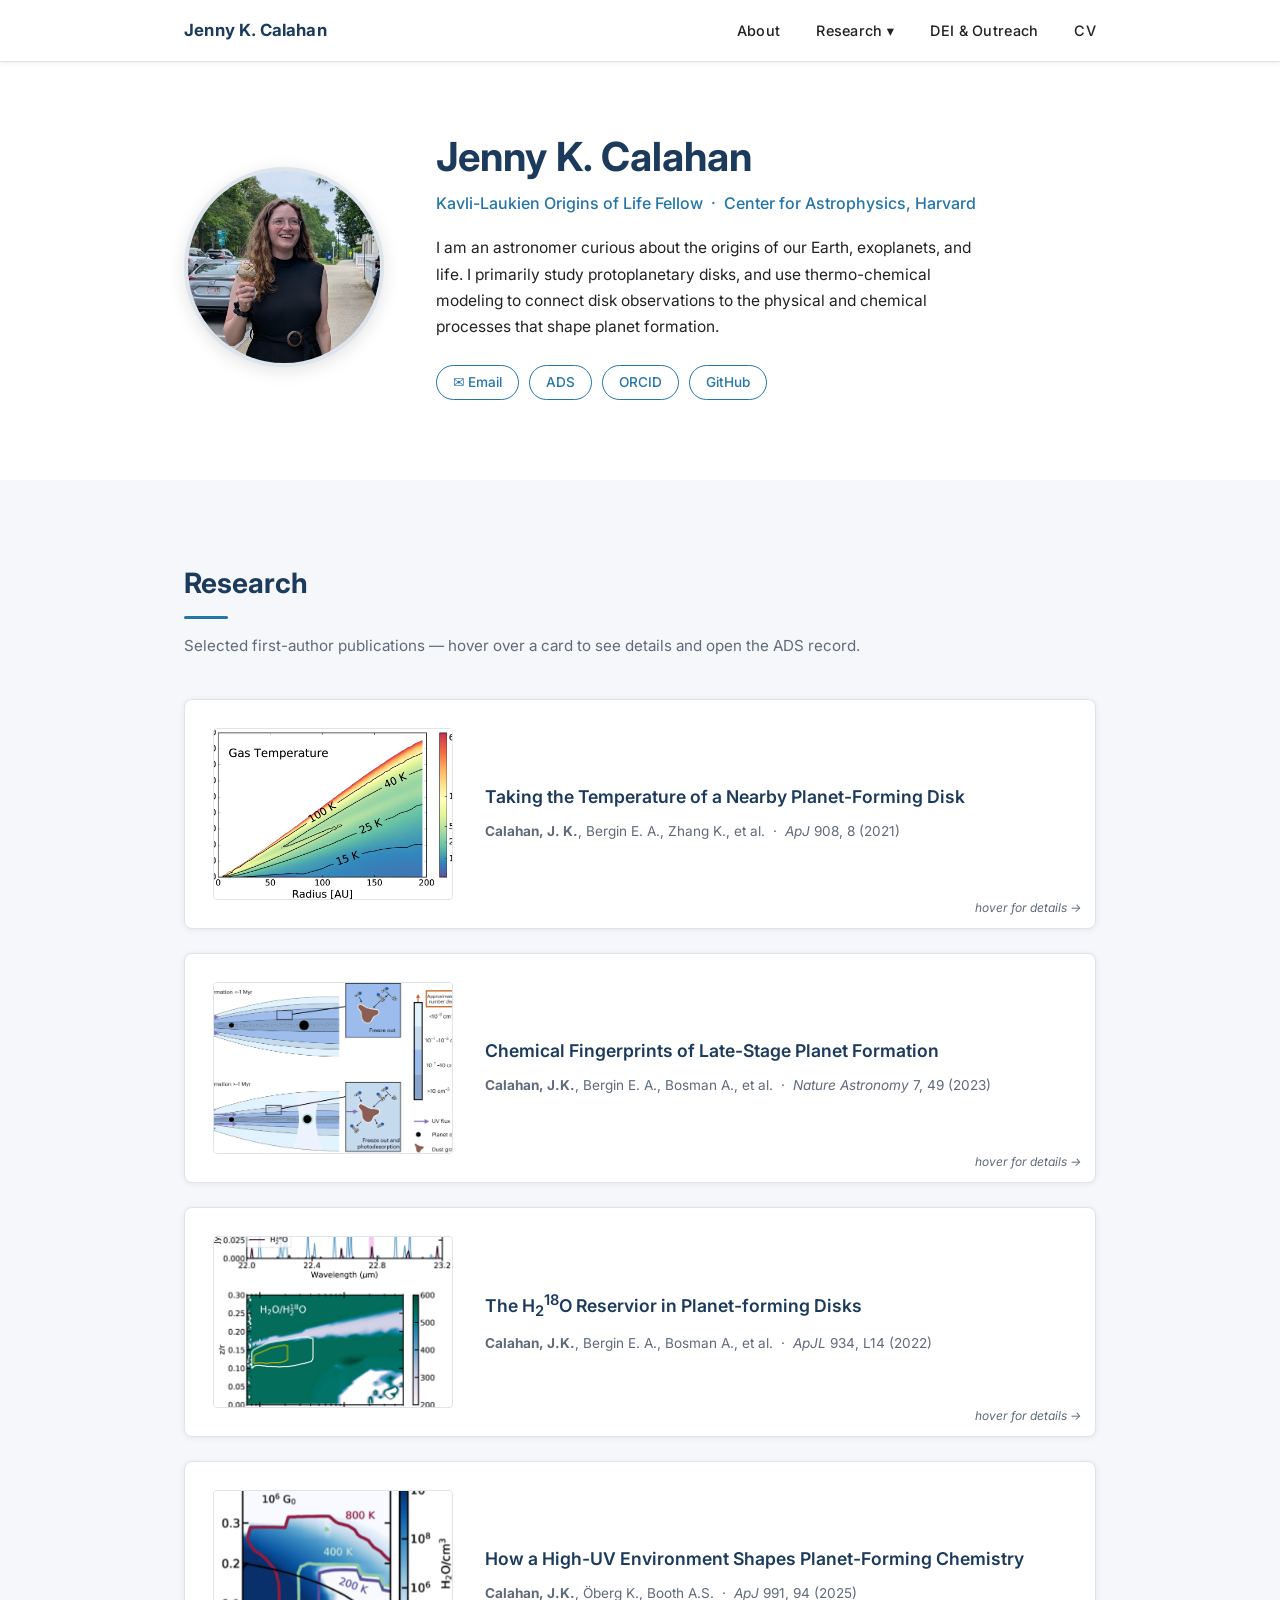
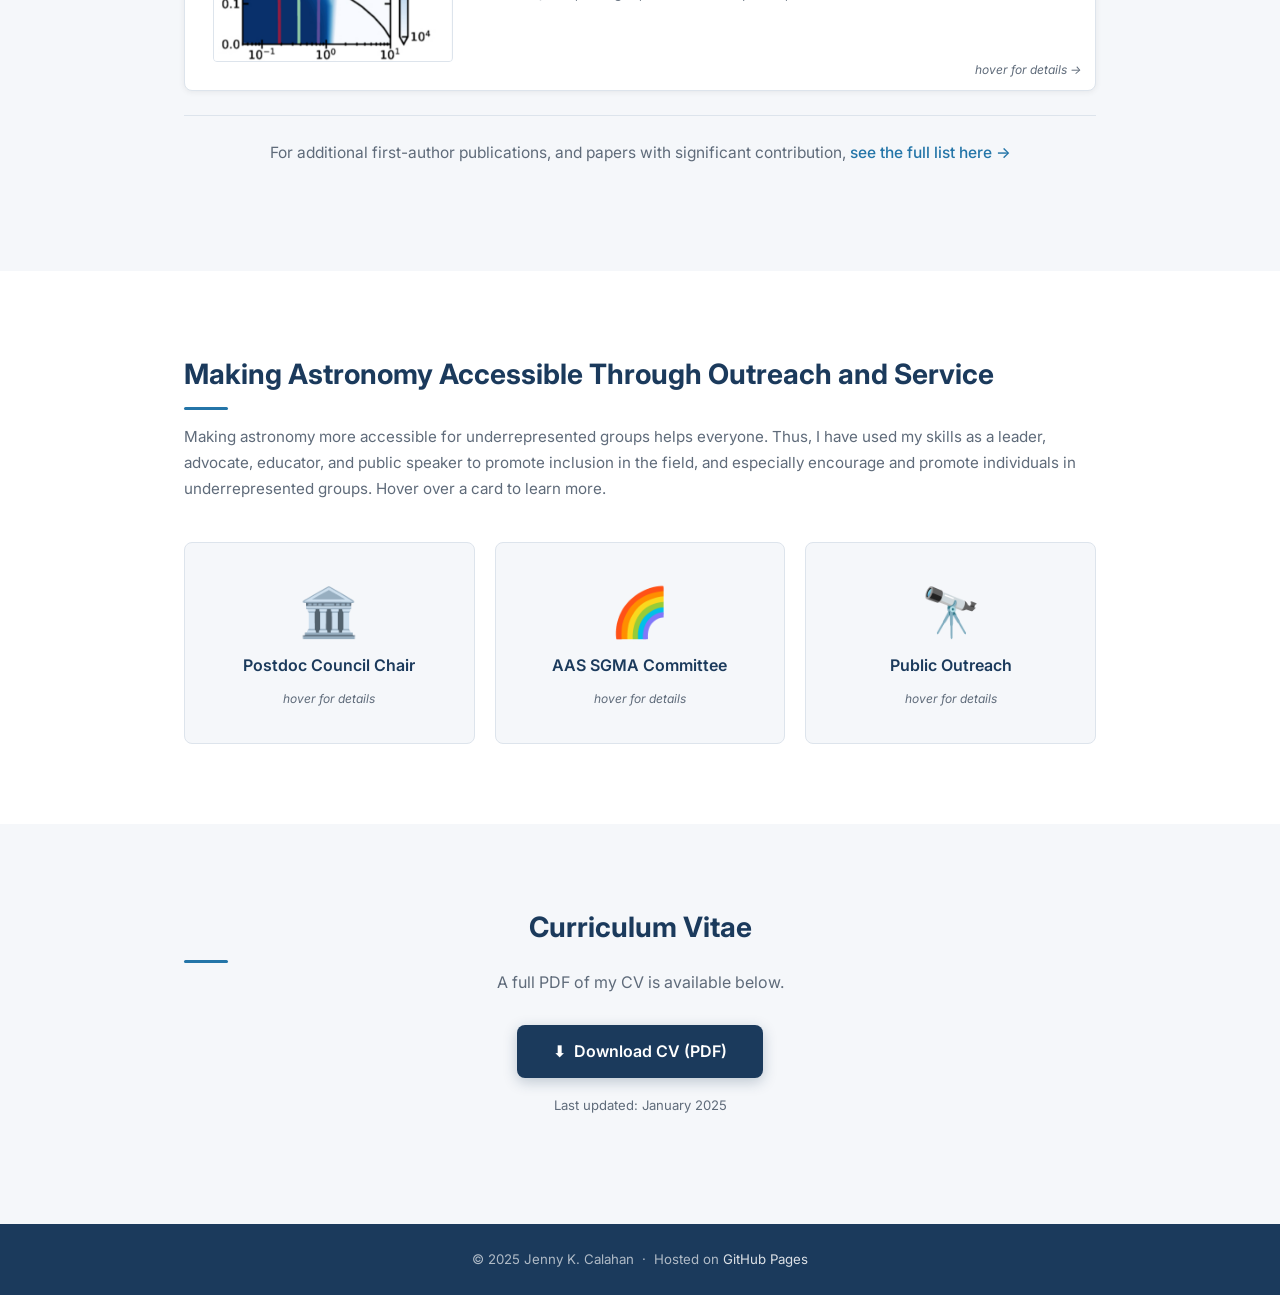
==== index.html @ f5e60691 "added postdoc photos, fixes" ====
<!DOCTYPE html>
<html lang="en">
<head>
    <meta charset="UTF-8">
    <meta name="viewport" content="width=device-width, initial-scale=1.0">
    <title>Jenny K. Calahan</title>
    <link rel="preconnect" href="https://fonts.googleapis.com">
    <link rel="preconnect" href="https://fonts.gstatic.com" crossorigin>
    <link href="https://fonts.googleapis.com/css2?family=Inter:wght@300;400;500;600;700&display=swap"
          rel="stylesheet">
    <link rel="stylesheet" href="styles.css">
</head>
<body>

<!-- =====================================================
     NAVIGATION
     ===================================================== -->
<nav id="navbar">
    <div class="nav-inner">
        <a href="#about" class="nav-brand">Jenny K. Calahan</a>

        <button class="hamburger" id="hamburger" aria-label="Open menu" aria-expanded="false">
            <span></span>
            <span></span>
            <span></span>
        </button>

        <ul class="nav-menu" id="navMenu">
            <li><a href="#about">About</a></li>
            <li class="nav-dropdown">
                <a href="#research">Research ▾</a>
                <ul class="dropdown-menu">
                    <li><a href="#research">Highlighted Papers</a></li>
                    <li><a href="papers.html">Additional Papers</a></li>
                </ul>
            </li>
            <li><a href="#dei">DEI &amp; Outreach</a></li>
            <li><a href="#cv">CV</a></li>
        </ul>
    </div>
</nav>


<!-- =====================================================
     ABOUT
     ===================================================== -->
<section id="about">
    <div class="container about-layout">

        <div class="profile-wrap">
            <img src="images/profile.png"
                 alt="Portrait of Jenny K. Calahan"
                 id="profileImg"
                 class="profile-photo">
            <div class="profile-fallback" id="profileFallback">JKC</div>
        </div>

        <div class="about-text">
            <h1>Jenny K. Calahan</h1>

            <p class="job-title">Kavli-Laukien Origins of Life Fellow &nbsp;·&nbsp; Center for Astrophysics, Harvard</p>

            <p class="bio">
                I am an astronomer curious about the origins of our Earth, exoplanets, and life.
                I primarily study protoplanetary disks, and use thermo-chemical modeling to connect
                disk observations to the physical and chemical processes that shape planet formation.
            </p>

            <div class="pill-links">
                <a href="mailto:jenny.calahan@cfa.harvard.edu">✉&nbsp;Email</a>
                <a href="https://ui.adsabs.harvard.edu/search/q=author%3ACalahan%2CJ"
                   target="_blank" rel="noopener">ADS</a>
                <a href="https://orcid.org/0000-0002-0150-0125"
                   target="_blank" rel="noopener">ORCID</a>
                <a href="https://github.com/jkcalahan"
                   target="_blank" rel="noopener">GitHub</a>
            </div>
        </div>

    </div>
</section>


<!-- =====================================================
     RESEARCH / PAPERS
     ===================================================== -->
<section id="research">
    <div class="container">
        <h2 class="section-heading">Research</h2>
        <p class="section-sub">
            Selected first-author publications — hover over a card to see details and open the ADS record.
        </p>

        <!-- Paper 1 ─────────────────────────────────────── -->
        <article class="paper-card">

            <div class="paper-front">
                <div class="paper-fig">
                    <img src="images/papers/paper1.jpg" alt="Key figure from paper 1">
                </div>
                <div class="paper-front-text">
                    <h3 class="paper-display-title">Taking the Temperature of a Nearby Planet-Forming Disk</h3>
                    <p class="paper-meta">
                        <strong>Calahan, J. K.</strong>, Bergin E. A., Zhang K., et al.
                        &nbsp;·&nbsp;
                        <em>ApJ</em> 908, 8 (2021)
                    </p>
                </div>
            </div>

            <div class="paper-overlay">
                <h3>
                    <a href="https://ui.adsabs.harvard.edu/abs/2021ApJ...908....8C/abstract"
                       target="_blank" rel="noopener">
                        The TW Hya Rosetta Stone Project. III. Resolving the Gaseous Thermal Profile of the Disk
                    </a>
                </h3>
                <p class="paper-summary">
                    TW Hya is the nearest protoplanetary disk to us, and has been observed
                    thoroughly with ALMA. In this paper, I combine multiple ALMA datasets to reconstruct the
                    disk's temperature structure, which is a key input for planet formation models.
                    My model utilizes CO-depletion in order to reproduce both the CO line emission and HD flux.
                    Since then, this model has been used widely and is publicly available.
                </p>
            </div>

            <span class="hover-hint">hover for details →</span>
        </article>


        <!-- Paper 2 ─────────────────────────────────────── -->
        <article class="paper-card">

            <div class="paper-front">
                <div class="paper-fig">
                    <img src="images/papers/paper2.jpg" alt="Key figure from paper 2">
                </div>
                <div class="paper-front-text">
                    <h3 class="paper-display-title">Chemical Fingerprints of Late-Stage Planet Formation</h3>
                    <p class="paper-meta">
                        <strong>Calahan, J.K.</strong>, Bergin E. A., Bosman A., et al.
                        &nbsp;·&nbsp;
                        <em>Nature Astronomy</em> 7, 49 (2023)
                    </p>
                </div>
            </div>

            <div class="paper-overlay">
                <h3>
                    <a href="https://ui.adsabs.harvard.edu/abs/2023NatAs...7...49C/abstract"
                       target="_blank" rel="noopener">
                        UV-driven chemistry as a signpost of late-stage planet formation
                    </a>
                </h3>
                <p class="paper-summary">
                    Older disks exhibit bright emission from complex organic molecules (COMs), such as
                    CH<sub>3</sub>CN. In this paper, I show that a combined enhancement of carbon and an
                    evolved dust substructure are required to reproduce observed COMs emission, with TW Hya
                    and HD 163296 as case studies. This work suggests that carbon-rich molecules may be
                    signposts of late-stage planet formation.
                </p>
            </div>

            <span class="hover-hint">hover for details →</span>
        </article>


        <!-- Paper 3 ─────────────────────────────────────── -->
        <article class="paper-card">

            <div class="paper-front">
                <div class="paper-fig">
                    <img src="images/papers/paper3.png" alt="Key figure from paper 3">
                </div>
                <div class="paper-front-text">
                    <h3 class="paper-display-title">The H<sub>2</sub><sup>18</sup>O Reservior in Planet-forming Disks</h3>
                    <p class="paper-meta">
                        <strong>Calahan, J.K.</strong>, Bergin E. A., Bosman A., et al.
                        &nbsp;·&nbsp;
                        <em>ApJL</em> 934, L14 (2022)
                    </p>
                </div>
            </div>

            <div class="paper-overlay">
                <h3>
                    <a href="https://ui.adsabs.harvard.edu/abs/2022ApJ...934L..14C/abstract"
                       target="_blank" rel="noopener">
                        Water UV-Shielding in the Disk Midplane: Implications for
                        <sup>18</sup>O Isotope Anomalies in H<sub>2</sub><sup>18</sup>O
                        Infrared Emission and Meteorites
                    </a>
                </h3>
                <p class="paper-summary">
                    Gas-phase water is highly abundant in typical protoplanetary disks, and can shield
                    other molecules from UV radiation. In this paper, I show that water UV-shielding in
                    an AS 209 model will lead to an enhancement of H<sub>2</sub><sup>18</sup>O, and could
                    be observed with JWST. I identify individual lines that should be used in future
                    searches for H<sub>2</sub><sup>18</sup>O within JWST data.
                </p>
            </div>

            <span class="hover-hint">hover for details →</span>
        </article>


        <!-- Paper 4 ─────────────────────────────────────── -->
        <article class="paper-card">

            <div class="paper-front">
                <div class="paper-fig">
                    <img src="images/papers/paper4.png" alt="Key figure from paper 4">
                </div>
                <div class="paper-front-text">
                    <h3 class="paper-display-title">How a High-UV Environment Shapes Planet-Forming Chemistry</h3>
                    <p class="paper-meta">
                        <strong>Calahan, J.K.</strong>, &Ouml;berg K., Booth A.S.
                        &nbsp;·&nbsp;
                        <em>ApJ</em> 991, 94 (2025)
                    </p>
                </div>
            </div>

            <div class="paper-overlay">
                <h3>
                    <a href="https://ui.adsabs.harvard.edu/abs/2025ApJ...991...94C/abstract"
                       target="_blank" rel="noopener">
                        The Impact of External Radiation on the Inner Disk Chemistry of Planet Formation
                    </a>
                </h3>
                <p class="paper-summary">
                    Most disks, including our own Solar Nebula, are born in clustered environments and are
                    exposed to external radiation from nearby stars. Using a thermo-chemical model, I explored
                    the impact of external UV radiation on inner disk chemistry. I find that the midplane within
                    1 AU will not be impacted by even a 10<sup>6</sup> G<sub>0</sub>, but the atmosphere and
                    outer disk will be significantly processed. Snow-surfaces, even the water snow-surface, will
                    turn over and more of the outer disk will host temperatures allowing water and other
                    typically inner disk molecules to exist in the gas phase.
                </p>
            </div>

            <span class="hover-hint">hover for details →</span>
        </article>

        <!-- ↑ Copy a paper-card block here to add more papers ↑ -->
<!-- Link to additional papers page -->
        <div class="more-papers">
            <p>
                For additional first-author publications, and papers with significant contribution, 
                <a href="papers.html">see the full list here →</a>
            </p>
        </div>

    </div>
</section>




    </div>
</section>


<!-- =====================================================
     DEI & OUTREACH
     ===================================================== -->
<section id="dei">
    <div class="container">
        <h2 class="section-heading">Making Astronomy Accessible Through Outreach and Service</h2>

        <p class="section-sub">
            Making astronomy more accessible for underrepresented groups helps everyone.
            Thus, I have used my skills as a leader, advocate, educator, and public speaker to
            promote inclusion in the field, and especially encourage and promote individuals in
            underrepresented groups. Hover over a card to learn more.
        </p>

        <div class="dei-grid" id="deiGrid">

            <!-- ── Card 1 ─────────────────────────────────── -->
            <div class="dei-card" data-card="postdoc">

                <div class="dei-front">
                    <span class="dei-icon">🏛️</span>
                    <h3>Postdoc Council Chair</h3>
                    <p class="dei-hint">hover for details</p>
                </div>

                <div class="dei-overlay" data-for="postdoc">
                    <button class="dei-close" aria-label="Close">✕</button>
                    <div class="dei-overlay-inner">

                        <div class="dei-overlay-text">
                            <h3>Postdoc Council Chair</h3>
                            <p>I have been a member and now chair of the Postdoc Council at the
                            Center for Astrophysics | Harvard &amp; Smithsonian from Summer 2024
                            to present. As chair, I initiated and led the first CfA postdoc
                            symposium, built postdoc community through a Summer Games event, and
                            advocated for postdoc support as a member of the CfA executive
                            council.</p>
                        </div>

                        <div class="dei-photos">
                            <figure class="dei-photo-slot">
                                <div class="dei-photo-img-wrap">
                                    <img src="images/dei/postdoc1.jpg"
                                         alt="Postdoc Council activity">
                                </div>
                                <!-- ↓ Replace with your caption -->
                                <figcaption class="dei-photo-caption">Fig. 1: Caption here</figcaption>
                            </figure>
                            <figure class="dei-photo-slot">
                                <div class="dei-photo-img-wrap">
                                    <img src="images/dei/postdoc2.jpg"
                                         alt="Postdoc Council activity">
                                </div>
                                <figcaption class="dei-photo-caption">Fig. 2: Caption here</figcaption>
                            </figure>
                            <figure class="dei-photo-slot">
                                <div class="dei-photo-img-wrap">
                                    <img src="images/dei/postdoc3.jpg"
                                         alt="Postdoc Council activity">
                                </div>
                                <figcaption class="dei-photo-caption">Fig. 3: Caption here</figcaption>
                            </figure>
                        </div>

                    </div>
                </div>

            </div><!-- end card 1 -->


            <!-- ── Card 2 ─────────────────────────────────── -->
            <div class="dei-card" data-card="aas">

                <div class="dei-front">
                    <span class="dei-icon">🌈</span>
                    <h3>AAS SGMA Committee</h3>
                    <p class="dei-hint">hover for details</p>
                </div>

                <div class="dei-overlay" data-for="aas">
                    <button class="dei-close" aria-label="Close">✕</button>
                    <div class="dei-overlay-inner">

                        <div class="dei-overlay-text">
                            <h3>AAS Committee for Sexual and Gender Minorities</h3>
                            <p>I have been an active member of the AAS SGMA committee from
                            2023–2026. As a member, I created and maintained the Queer Speaker
                            list and created the SGMA mini-grants which go to support local events
                            that build LGBTQ+ community. I led the effort to summarize our
                            committee's work, as well as action items for the astronomy community
                            to support LGBTQ+ individuals in a Nature Article to be published in
                            June 2026.</p>
                        </div>

                        <div class="dei-photos">
                            <figure class="dei-photo-slot">
                                <div class="dei-photo-img-wrap">
                                    <img src="images/dei/aas1.jpg" alt="AAS SGMA activity">
                                </div>
                                <figcaption class="dei-photo-caption">Fig. 1: Caption here</figcaption>
                            </figure>
                            <figure class="dei-photo-slot">
                                <div class="dei-photo-img-wrap">
                                    <img src="images/dei/aas2.jpg" alt="AAS SGMA activity">
                                </div>
                                <figcaption class="dei-photo-caption">Fig. 2: Caption here</figcaption>
                            </figure>
                            <figure class="dei-photo-slot">
                                <div class="dei-photo-img-wrap">
                                    <img src="images/dei/aas3.jpg" alt="AAS SGMA activity">
                                </div>
                                <figcaption class="dei-photo-caption">Fig. 3: Caption here</figcaption>
                            </figure>
                        </div>

                    </div>
                </div>

            </div><!-- end card 2 -->


            <!-- ── Card 3 ─────────────────────────────────── -->
            <div class="dei-card" data-card="outreach">

                <div class="dei-front">
                    <span class="dei-icon">🔭</span>
                    <h3>Public Outreach</h3>
                    <p class="dei-hint">hover for details</p>
                </div>

                <div class="dei-overlay" data-for="outreach">
                    <button class="dei-close" aria-label="Close">✕</button>
                    <div class="dei-overlay-inner">

                        <div class="dei-overlay-text">
                            <h3>Public Outreach</h3>
                            <p>I have given talks for the Boston/Cambridge public on topics of
                            the Origins of Life and planets, as well as led telescope viewing
                            sessions on the roof of the CfA. I have spoken to middle school
                            students both at their schools directly, and through STEM-fair events
                            where I have curated workshops on astronomical topics.</p>
                        </div>

                        <div class="dei-photos">
                            <figure class="dei-photo-slot">
                                <div class="dei-photo-img-wrap">
                                    <img src="images/dei/outreach1.jpg" alt="Outreach activity">
                                </div>
                                <figcaption class="dei-photo-caption">Fig. 1: Caption here</figcaption>
                            </figure>
                            <figure class="dei-photo-slot">
                                <div class="dei-photo-img-wrap">
                                    <img src="images/dei/outreach2.jpg" alt="Outreach activity">
                                </div>
                                <figcaption class="dei-photo-caption">Fig. 2: Caption here</figcaption>
                            </figure>
                            <figure class="dei-photo-slot">
                                <div class="dei-photo-img-wrap">
                                    <img src="images/dei/outreach3.jpg" alt="Outreach activity">
                                </div>
                                <figcaption class="dei-photo-caption">Fig. 3: Caption here</figcaption>
                            </figure>
                        </div>

                    </div>
                </div>

            </div><!-- end card 3 -->

            <!-- ↑ Copy a dei-card block here to add more cards ↑ -->

        </div><!-- end .dei-grid -->
    </div>
</section>


<!-- =====================================================
     CV
     ===================================================== -->
<section id="cv">
    <div class="container cv-block">
        <h2 class="section-heading">Curriculum Vitae</h2>
        <p>A full PDF of my CV is available below.</p>

        <a href="cv.pdf" class="btn-cv" target="_blank" rel="noopener">
            ⬇&nbsp; Download CV (PDF)
        </a>

        <p class="cv-date">Last updated: January 2025</p>
    </div>
</section>


<!-- =====================================================
     FOOTER
     ===================================================== -->
<footer>
    <p>
        © 2025 Jenny K. Calahan &nbsp;·&nbsp;
        Hosted on <a href="https://pages.github.com" target="_blank" rel="noopener">GitHub Pages</a>
    </p>
</footer>

<script src="script.js"></script>
</body>
</html>
---- styles.css ----
/* ============================================================
   VARIABLES & RESET
   ============================================================ */
:root {
    --navy:       #1b3a5c;
    --blue:       #2475a8;
    --blue-pale:  #eaf3fb;
    --white:      #ffffff;
    --off-white:  #f5f7fa;
    --text:       #222222;
    --muted:      #5f6b7a;
    --border:     #dde4ec;

    --nav-h:      62px;
    --max-w:      960px;
    --radius:     8px;
    --shadow-sm:  0 1px 6px  rgba(0,0,0,0.07);
    --shadow-md:  0 4px 18px rgba(0,0,0,0.11);
    --ease:       0.2s ease;
}

*, *::before, *::after { box-sizing: border-box; margin: 0; padding: 0; }

html {
    scroll-behavior: smooth;
    font-size: 16px;
}

body {
    font-family: 'Inter', system-ui, -apple-system, sans-serif;
    color: var(--text);
    background: var(--white);
    line-height: 1.7;
}

img { max-width: 100%; display: block; }

a {
    color: var(--blue);
    text-decoration: none;
    transition: color var(--ease);
}
a:hover { text-decoration: underline; }

.container {
    max-width: var(--max-w);
    margin: 0 auto;
    padding: 0 24px;
}

section { scroll-margin-top: var(--nav-h); }


/* ============================================================
   NAVIGATION
   ============================================================ */
#navbar {
    position: sticky;
    top: 0;
    z-index: 200;
    height: var(--nav-h);
    background: var(--white);
    border-bottom: 1px solid var(--border);
    box-shadow: var(--shadow-sm);
}

.nav-inner {
    max-width: var(--max-w);
    margin: 0 auto;
    padding: 0 24px;
    height: 100%;
    display: flex;
    align-items: center;
    justify-content: space-between;
}

.nav-brand {
    font-weight: 700;
    font-size: 1.05rem;
    color: var(--navy);
    letter-spacing: 0.01em;
}
.nav-brand:hover { color: var(--blue); text-decoration: none; }

.nav-menu {
    list-style: none;
    display: flex;
    gap: 36px;
}
.nav-menu a {
    font-size: 0.9rem;
    font-weight: 500;
    color: var(--text);
    letter-spacing: 0.02em;
}
.nav-menu a:hover { color: var(--blue); text-decoration: none; }

.hamburger {
    display: none;
    flex-direction: column;
    justify-content: center;
    gap: 5px;
    background: none;
    border: none;
    cursor: pointer;
    padding: 6px;
}
.hamburger span {
    display: block;
    width: 22px;
    height: 2px;
    background: var(--navy);
    border-radius: 2px;
    transition: var(--ease);
}


/* ============================================================
   SECTION HEADINGS
   ============================================================ */
.section-heading {
    font-size: 1.75rem;
    font-weight: 700;
    color: var(--navy);
    padding-bottom: 12px;
    margin-bottom: 6px;
    position: relative;
}
.section-heading::after {
    content: '';
    position: absolute;
    bottom: 0;
    left: 0;
    width: 44px;
    height: 3px;
    background: var(--blue);
    border-radius: 2px;
}
.section-sub {
    color: var(--muted);
    font-size: 0.95rem;
    margin-top: 14px;
    margin-bottom: 40px;
}


/* ============================================================
   ABOUT
   ============================================================ */
#about {
    padding: 72px 0 80px;
    background: var(--white);
}

.about-layout {
    display: grid;
    grid-template-columns: 200px 1fr;
    gap: 52px;
    align-items: center;
}

.profile-wrap {
    width: 200px;
    height: 200px;
    border-radius: 50%;
    overflow: hidden;
    border: 4px solid var(--border);
    box-shadow: var(--shadow-md);
    background: var(--blue-pale);
    flex-shrink: 0;
}
.profile-photo {
    width: 100%;
    height: 100%;
    object-fit: cover;
}
.profile-fallback {
    display: none;
    width: 100%;
    height: 100%;
    align-items: center;
    justify-content: center;
    font-size: 2rem;
    font-weight: 700;
    color: var(--blue);
}

.about-text h1 {
    font-size: 2.5rem;
    font-weight: 700;
    color: var(--navy);
    line-height: 1.15;
    margin-bottom: 10px;
}
.job-title {
    font-size: 1rem;
    color: var(--blue);
    font-weight: 500;
    margin-bottom: 18px;
}
.bio {
    font-size: 0.97rem;
    max-width: 560px;
    margin-bottom: 24px;
}

.pill-links {
    display: flex;
    flex-wrap: wrap;
    gap: 10px;
}
.pill-links a {
    display: inline-flex;
    align-items: center;
    gap: 4px;
    padding: 5px 16px;
    border: 1.5px solid var(--blue);
    border-radius: 20px;
    font-size: 0.85rem;
    font-weight: 500;
    color: var(--blue);
    transition: background var(--ease), color var(--ease);
}
.pill-links a:hover {
    background: var(--blue);
    color: var(--white);
    text-decoration: none;
}


/* ============================================================
   RESEARCH / PAPERS
   ============================================================ */
#research {
    padding: 80px 0;
    background: var(--off-white);
}

/* Card — must be position:relative so the overlay can fill it */
.paper-card {
    position: relative;
    overflow: hidden;
    background: var(--white);
    border: 1px solid var(--border);
    border-radius: var(--radius);
    box-shadow: var(--shadow-sm);
    margin-bottom: 24px;
    cursor: pointer;
    transition: box-shadow var(--ease);
}
.paper-card:hover {
    box-shadow: var(--shadow-md);
}

/* Front face — always visible, sits on z-index 1 */
.paper-front {
    position: relative;
    z-index: 1;
    display: grid;
    grid-template-columns: 240px 1fr;
    gap: 32px;
    align-items: center;
    padding: 28px;
}

.paper-fig {
    min-height: 170px;
    background: var(--off-white);
    border: 1px solid var(--border);
    border-radius: 4px;
    overflow: hidden;
}
.paper-fig img {
    width: 100%;
    height: 170px;
    object-fit: cover;
}

.paper-display-title {
    font-size: 1.1rem;
    font-weight: 600;
    color: var(--navy);
    line-height: 1.4;
    margin-bottom: 10px;
}

.paper-meta {
    font-size: 0.85rem;
    color: var(--muted);
}

/* Hover hint */
.hover-hint {
    position: absolute;
    bottom: 10px;
    right: 14px;
    z-index: 1;
    font-size: 0.75rem;
    color: var(--muted);
    font-style: italic;
    pointer-events: none;
    transition: opacity var(--ease);
}
.paper-card:hover .hover-hint,
.paper-card.overlay-active .hover-hint {
    opacity: 0;
}

/* ── Overlay — hidden by default, revealed on hover ── */
.paper-overlay {
    position: absolute;
    inset: 0;                          /* fill the card exactly */
    z-index: 2;                        /* sit above .paper-front */
    background: rgba(27, 58, 92, 0.96);
    padding: 32px;
    display: flex;
    flex-direction: column;
    justify-content: center;
    gap: 16px;
    /* Hidden state */
    opacity: 0;
    visibility: hidden;
    pointer-events: none;
    transition: opacity 0.25s ease, visibility 0.25s ease;
    overflow-y: auto;
}

/* Revealed on hover (desktop) or .overlay-active class (mobile tap) */
.paper-card:hover .paper-overlay,
.paper-card.overlay-active .paper-overlay {
    opacity: 1;
    visibility: visible;
    pointer-events: auto;
}

.paper-overlay h3 {
    font-size: 1rem;
    font-weight: 600;
    line-height: 1.4;
    color: white;
}
.paper-overlay h3 a {
    color: white;
    text-decoration: underline;
    text-underline-offset: 3px;
}
.paper-overlay h3 a:hover {
    color: #aed4f0;
    text-decoration: none;
}

.paper-summary {
    font-size: 0.93rem;
    line-height: 1.75;
    color: rgba(255, 255, 255, 0.88);
}


/* ============================================================
   DEI & OUTREACH
   ============================================================ */
#dei {
    padding: 80px 0;
    background: var(--white);
}

/*
   .dei-grid is position: relative — the overlay uses this as its anchor.
   overflow: visible lets the overlay grow downward past the grid's own height.
*/
.dei-grid {
    position: relative;
    display: grid;
    grid-template-columns: repeat(3, 1fr);
    gap: 20px;
    overflow: visible;
}

/* ── Front card (always visible) ── */
.dei-card {
    background: var(--off-white);
    border: 1px solid var(--border);
    border-radius: var(--radius);
    cursor: pointer;
    transition: box-shadow var(--ease), transform var(--ease);
}
.dei-card:hover {
    box-shadow: var(--shadow-md);
    transform: translateY(-2px);
}

.dei-front {
    display: flex;
    flex-direction: column;
    align-items: center;
    justify-content: center;
    text-align: center;
    padding: 44px 22px 32px;
    min-height: 200px;
}

.dei-icon {
    font-size: 3rem;
    line-height: 1;
    display: block;
    margin-bottom: 18px;
}

.dei-front h3 {
    font-size: 1rem;
    font-weight: 600;
    color: var(--navy);
    line-height: 1.4;
}

.dei-hint {
    margin-top: 12px;
    font-size: 0.75rem;
    color: var(--muted);
    font-style: italic;
    pointer-events: none;
}


/* ── Overlay ──
   Anchored to the TOP of .dei-grid (position: relative).
   left: 0 / right: 0  →  spans full width of all 3 columns.
   No 'bottom' set     →  height grows freely with content downward.
   pointer-events: none on the overlay bg lets the hidden cards stay
   hoverable, while the close button is explicitly re-enabled.
*/
.dei-overlay {
    position: absolute;
    top: 0;
    left: 0;
    right: 0;
    /* NO bottom — grows downward with content */
    z-index: 10;
    background: rgba(27, 58, 92, 0.97);
    border-radius: var(--radius);
    padding: 44px 36px 36px;
    pointer-events: none;
    /* Hidden state */
    opacity: 0;
    visibility: hidden;
    transition: opacity 0.25s ease, visibility 0.25s ease;
}

.dei-overlay.active {
    opacity: 1;
    visibility: visible;
}

/* Close button — always interactive */
.dei-close {
    pointer-events: auto;
    position: absolute;
    top: 12px;
    right: 14px;
    background: rgba(255, 255, 255, 0.15);
    border: 1px solid rgba(255, 255, 255, 0.25);
    border-radius: 50%;
    width: 30px;
    height: 30px;
    color: white;
    font-size: 0.85rem;
    cursor: pointer;
    display: flex;
    align-items: center;
    justify-content: center;
    transition: background var(--ease);
}
.dei-close:hover {
    background: rgba(255, 255, 255, 0.35);
}

/* Inner layout: text on top, photos below */
.dei-overlay-inner {
    display: flex;
    flex-direction: column;
    gap: 28px;
}

.dei-overlay-text h3 {
    font-size: 1.15rem;
    font-weight: 600;
    color: white;
    margin-bottom: 12px;
    line-height: 1.3;
}
.dei-overlay-text p {
    font-size: 0.93rem;
    color: rgba(255, 255, 255, 0.88);
    line-height: 1.75;
    max-width: 760px;
}

/* Three photo figures in a row */
.dei-photos {
    display: grid;
    grid-template-columns: repeat(3, 1fr);
    gap: 18px;
}

.dei-photo-slot {
    display: flex;
    flex-direction: column;
    gap: 8px;
    margin: 0;
}

/* The image container — fixed height, placeholder bg */
.dei-photo-img-wrap {
    position: relative;
    width: 100%;
    height: 200px;
    background: rgba(255, 255, 255, 0.07);
    border: 1px dashed rgba(255, 255, 255, 0.3);
    border-radius: 6px;
    overflow: hidden;
    display: flex;
    align-items: center;
    justify-content: center;
}

/* Camera emoji shown when image is missing */
.dei-photo-img-wrap::before {
    content: '📷';
    font-size: 1.8rem;
    opacity: 0.3;
    position: absolute;
}

.dei-photo-img-wrap img {
    position: relative;    /* sits above ::before */
    z-index: 1;
    width: 100%;
    height: 100%;
    object-fit: cover;
    display: block;
}

/* Figure caption */
.dei-photo-caption {
    font-size: 0.78rem;
    color: rgba(255, 255, 255, 0.65);
    font-style: italic;
    text-align: center;
    line-height: 1.4;
}


/* ── Responsive: tablet / mobile ── */
@media (max-width: 768px) {

    .dei-grid {
        grid-template-columns: 1fr;
        overflow: visible;
    }

    /* On mobile each card has its own stacking context */
    .dei-card {
        position: relative;
    }

    /* Overlay flows inside the card as an accordion panel */
    .dei-overlay {
        position: static;
        opacity: 1;
        visibility: visible;
        pointer-events: none;
        display: none;
        padding: 20px 20px 24px;
        border-radius: 0 0 var(--radius) var(--radius);
        transition: none;
    }

    .dei-overlay.active {
        display: block;
        pointer-events: auto;
    }

    .dei-photos {
        grid-template-columns: repeat(3, 1fr);
        gap: 10px;
    }

    .dei-photo-img-wrap {
        height: 100px;
    }
}

@media (max-width: 480px) {
    .dei-photos          { grid-template-columns: 1fr; }
    .dei-photo-img-wrap  { height: 160px; }
}


/* ============================================================
   CV
   ============================================================ */
#cv {
    padding: 80px 0;
    background: var(--off-white);
}
.cv-block { text-align: center; }
.cv-block p {
    color: var(--muted);
    margin-bottom: 28px;
}

.btn-cv {
    display: inline-block;
    padding: 13px 36px;
    background: var(--navy);
    color: var(--white);
    border-radius: var(--radius);
    font-size: 1rem;
    font-weight: 600;
    box-shadow: 0 4px 14px rgba(27,58,92,0.25);
    transition: background var(--ease), transform var(--ease);
}
.btn-cv:hover {
    background: var(--blue);
    color: var(--white);
    text-decoration: none;
    transform: translateY(-2px);
}
.cv-date {
    margin-top: 16px;
    font-size: 0.82rem;
    color: var(--muted);
}


/* ============================================================
   FOOTER
   ============================================================ */
footer {
    background: var(--navy);
    color: rgba(255,255,255,0.65);
    text-align: center;
    padding: 24px;
    font-size: 0.83rem;
}
footer a { color: rgba(255,255,255,0.85); }
footer a:hover { color: white; }


/* ============================================================
   RESPONSIVE — TABLET (≤ 768px)
   ============================================================ */
@media (max-width: 768px) {

    .hamburger { display: flex; }

    .nav-menu {
        display: none;
        flex-direction: column;
        gap: 0;
        position: absolute;
        top: var(--nav-h);
        left: 0;
        right: 0;
        background: var(--white);
        border-bottom: 1px solid var(--border);
        box-shadow: var(--shadow-md);
        padding: 8px 0;
    }
    .nav-menu.open { display: flex; }
    .nav-menu li a {
        display: block;
        padding: 12px 24px;
        font-size: 0.95rem;
    }

    .about-layout {
        grid-template-columns: 1fr;
        text-align: center;
        gap: 28px;
    }
    .profile-wrap  { margin: 0 auto; }
    .bio           { margin-left: auto; margin-right: auto; }
    .pill-links    { justify-content: center; }

    .paper-front   { grid-template-columns: 1fr; gap: 16px; }
    .paper-fig img { height: 200px; }
    .paper-overlay { padding: 24px; }
}


/* ============================================================
   RESPONSIVE — MOBILE (≤ 480px)
   ============================================================ */
@media (max-width: 480px) {
    .about-text h1   { font-size: 2rem; }
    .section-heading { font-size: 1.5rem; }
    .dei-grid        { grid-template-columns: 1fr; }
}

/* ============================================================
   MORE PAPERS LINK
   ============================================================ */
.more-papers {
    text-align: center;
    margin-top: 12px;
    padding: 24px;
    border-top: 1px solid var(--border);
}
.more-papers p {
    font-size: 0.97rem;
    color: var(--muted);
}
.more-papers a {
    color: var(--blue);
    font-weight: 500;
}
.more-papers a:hover {
    text-decoration: underline;
}

/* ============================================================
   BACK LINK (used on papers.html)
   ============================================================ */
.back-link {
    display: inline-flex;
    align-items: center;
    gap: 6px;
    font-size: 0.9rem;
    font-weight: 500;
    color: var(--blue);
    padding: 16px 0 0 0;
}
.back-link:hover {
    text-decoration: underline;
}

/* ============================================================
   NAV DROPDOWN
   ============================================================ */
.nav-dropdown {
    position: relative;
}

.dropdown-menu {
    position: absolute;
    top: calc(100% + 8px);
    left: 50%;
    background: var(--white);
    border: 1px solid var(--border);
    border-radius: var(--radius);
    box-shadow: var(--shadow-md);
    list-style: none;
    min-width: 190px;
    padding: 6px 0;
    /* Hidden state */
    opacity: 0;
    visibility: hidden;
    pointer-events: none;
    transform: translateX(-50%) translateY(-6px);
    transition: opacity var(--ease), visibility var(--ease), transform var(--ease);
}

/* Revealed on hover */
.nav-dropdown:hover .dropdown-menu {
    opacity: 1;
    visibility: visible;
    pointer-events: auto;
    transform: translateX(-50%) translateY(0);
}

/* Small triangle pointer above the dropdown box */
.dropdown-menu::before {
    content: '';
    position: absolute;
    top: -6px;
    left: 50%;
    transform: translateX(-50%);
    border-left: 6px solid transparent;
    border-right: 6px solid transparent;
    border-bottom: 6px solid var(--border);
}
.dropdown-menu::after {
    content: '';
    position: absolute;
    top: -5px;
    left: 50%;
    transform: translateX(-50%);
    border-left: 6px solid transparent;
    border-right: 6px solid transparent;
    border-bottom: 6px solid var(--white);
}

.dropdown-menu li a {
    display: block;
    padding: 10px 20px;
    font-size: 0.88rem;
    font-weight: 500;
    color: var(--text);
    white-space: nowrap;
    letter-spacing: 0.02em;
}
.dropdown-menu li a:hover {
    background: var(--blue-pale);
    color: var(--blue);
    text-decoration: none;
}

/* Divider between dropdown items */
.dropdown-menu li + li {
    border-top: 1px solid var(--border);
}

/* Mobile — show dropdown items stacked inline (no hover needed) */
@media (max-width: 768px) {
    .dropdown-menu {
        position: static;
        opacity: 1;
        visibility: visible;
        pointer-events: auto;
        transform: none;
        box-shadow: none;
        border: none;
        border-radius: 0;
        background: var(--off-white);
        min-width: unset;
        padding: 0;
    }
    .dropdown-menu::before,
    .dropdown-menu::after { display: none; }

    .dropdown-menu li a {
        padding: 10px 24px 10px 40px;
        font-size: 0.88rem;
        color: var(--muted);
    }
    .dropdown-menu li + li {
        border-top: none;
    }
}
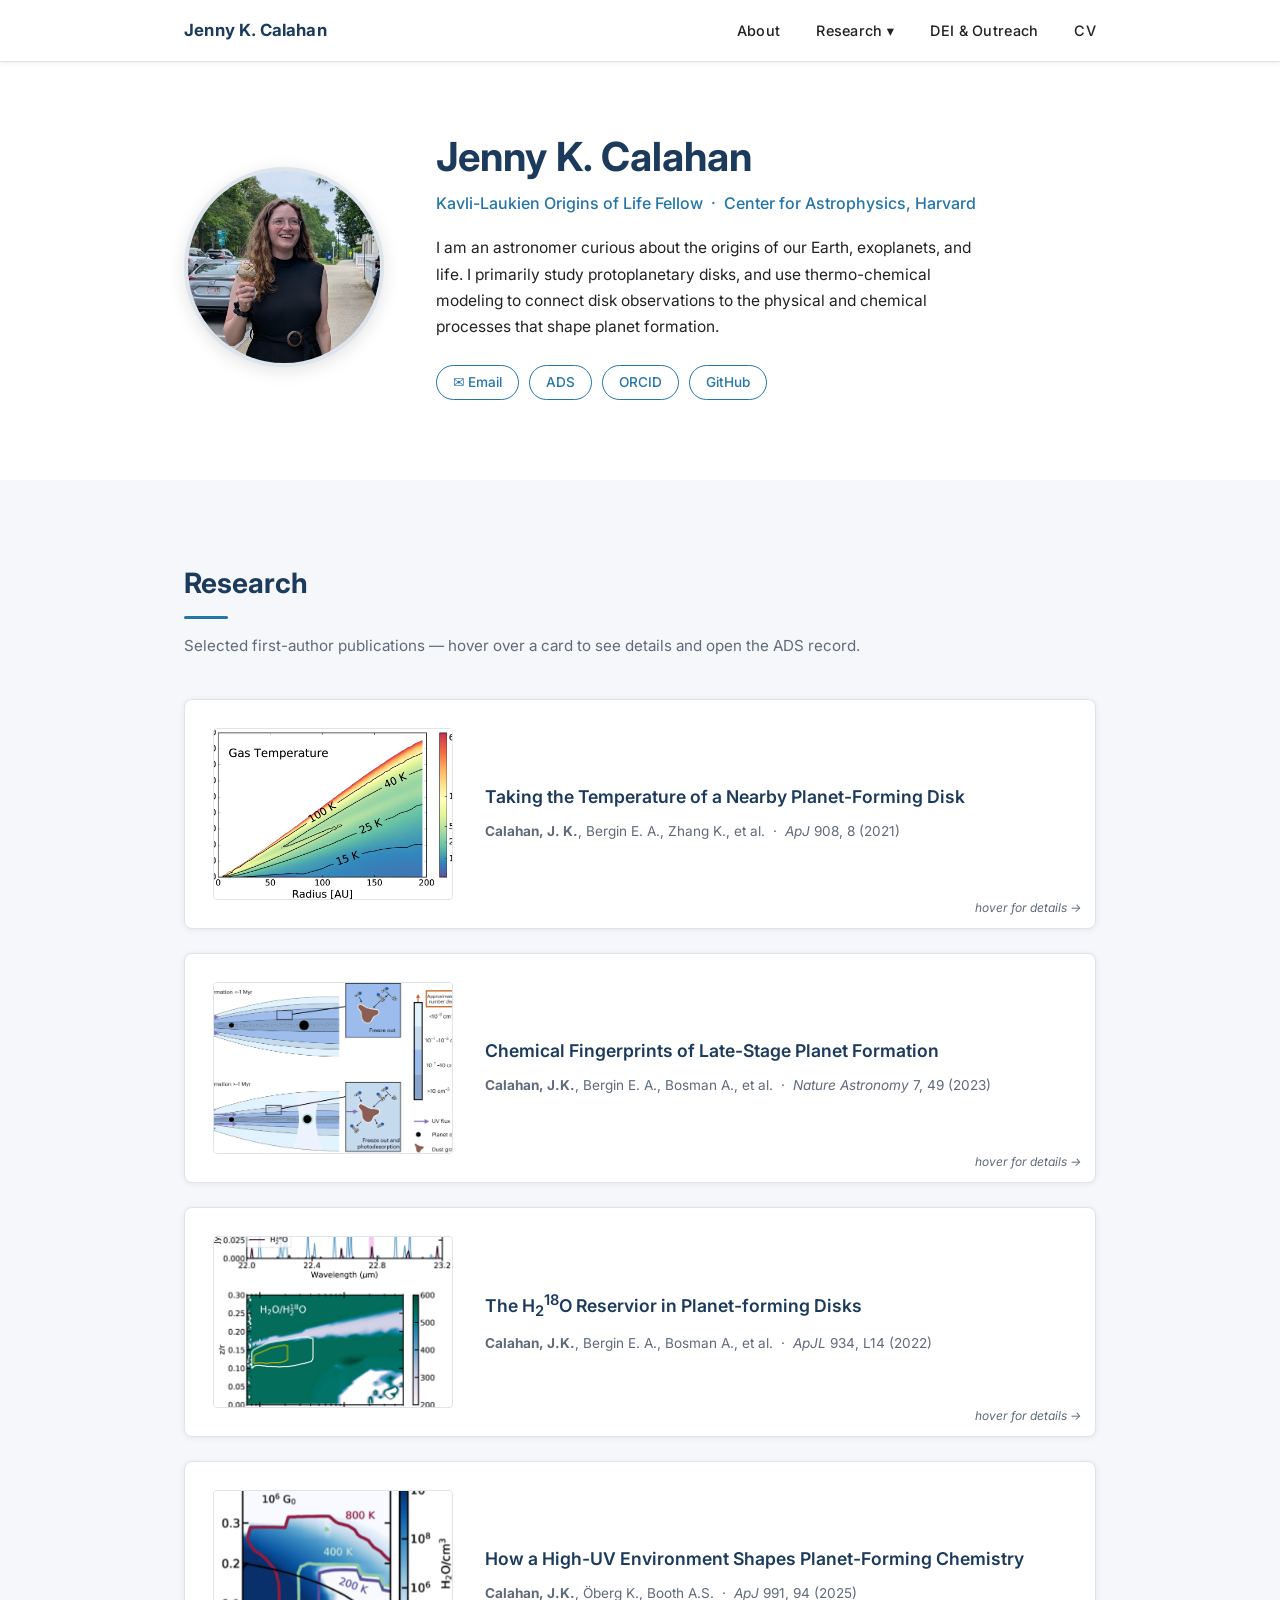
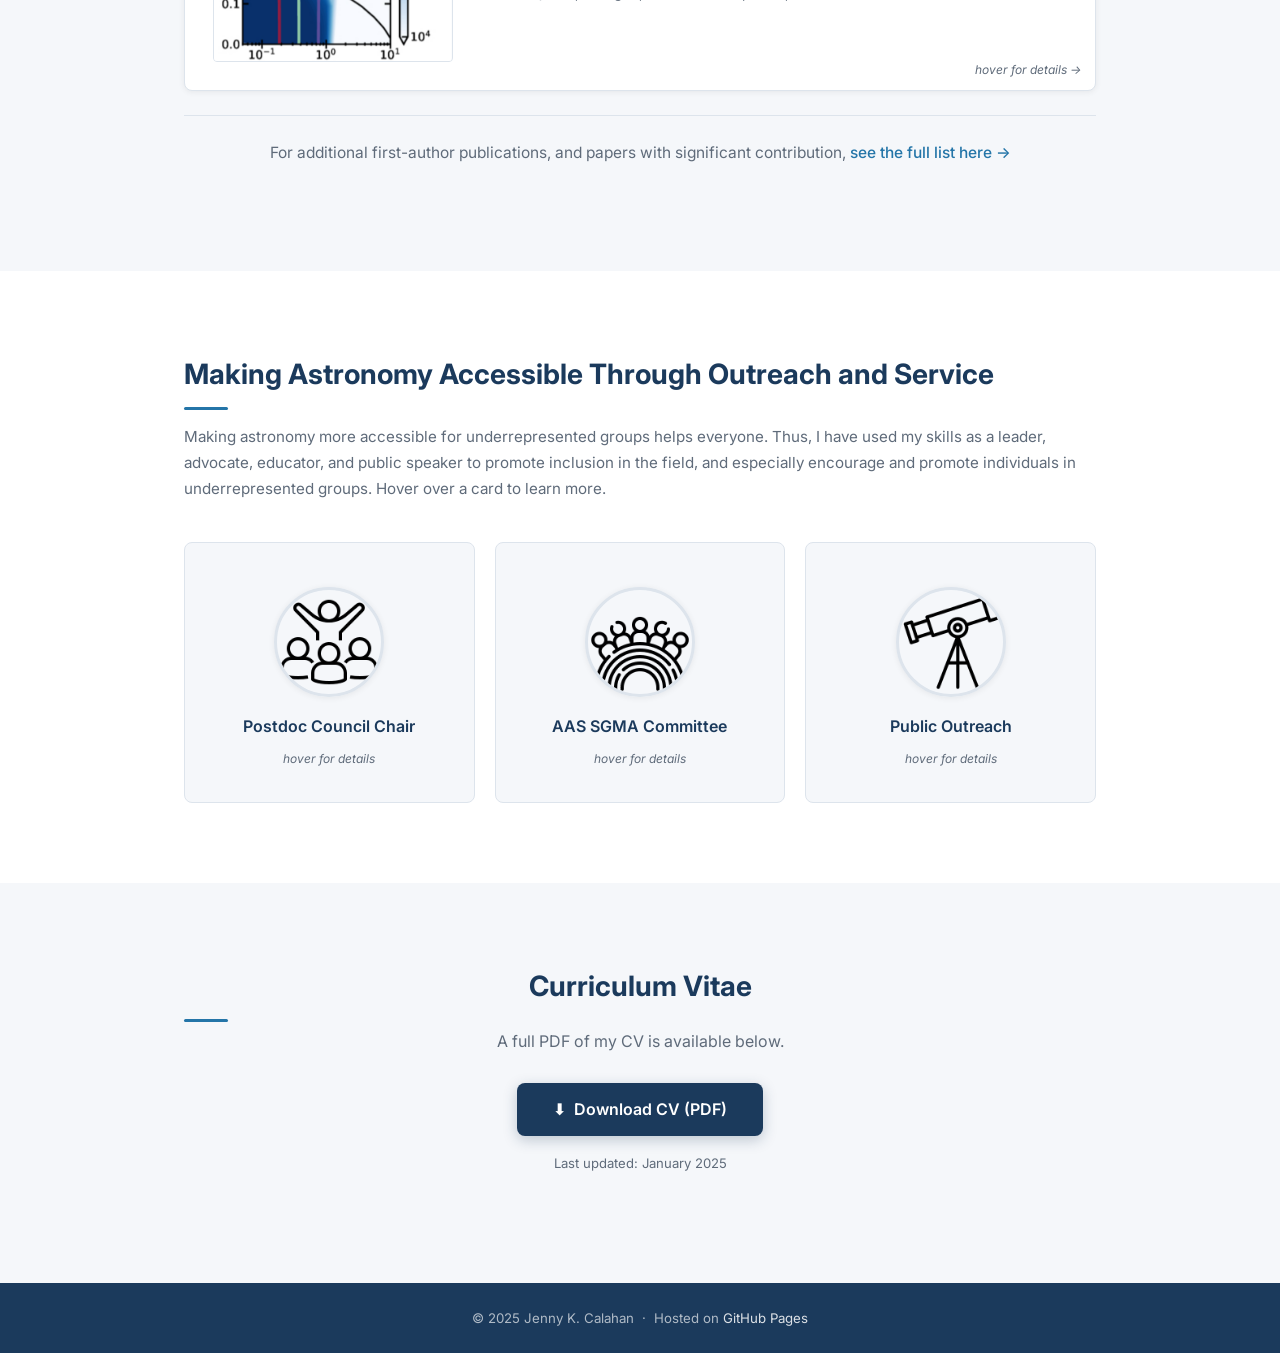
==== commit 447025da: "adding dei icons" ====
--- a/index.html
+++ b/index.html
@@ -277,160 +277,155 @@
 
         <div class="dei-grid" id="deiGrid">
 
-            <!-- ── Card 1 ─────────────────────────────────── -->
+            <!-- ══════════════════════════════════════════
+                 FRONT CARDS (always visible)
+                 ══════════════════════════════════════════ -->
             <div class="dei-card" data-card="postdoc">
-
                 <div class="dei-front">
-                    <span class="dei-icon">🏛️</span>
+                    <img src="images/dei/icons/leader.png"
+                        alt="Postdoc Council"
+                        class="dei-icon-img">
                     <h3>Postdoc Council Chair</h3>
                     <p class="dei-hint">hover for details</p>
                 </div>
-
-                <div class="dei-overlay" data-for="postdoc">
-                    <button class="dei-close" aria-label="Close">✕</button>
-                    <div class="dei-overlay-inner">
-
-                        <div class="dei-overlay-text">
-                            <h3>Postdoc Council Chair</h3>
-                            <p>I have been a member and now chair of the Postdoc Council at the
-                            Center for Astrophysics | Harvard &amp; Smithsonian from Summer 2024
-                            to present. As chair, I initiated and led the first CfA postdoc
-                            symposium, built postdoc community through a Summer Games event, and
-                            advocated for postdoc support as a member of the CfA executive
-                            council.</p>
-                        </div>
-
-                        <div class="dei-photos">
-                            <figure class="dei-photo-slot">
-                                <div class="dei-photo-img-wrap">
-                                    <img src="images/dei/postdoc1.jpg"
-                                         alt="Postdoc Council activity">
-                                </div>
-                                <!-- ↓ Replace with your caption -->
-                                <figcaption class="dei-photo-caption">Fig. 1: Caption here</figcaption>
-                            </figure>
-                            <figure class="dei-photo-slot">
-                                <div class="dei-photo-img-wrap">
-                                    <img src="images/dei/postdoc2.jpg"
-                                         alt="Postdoc Council activity">
-                                </div>
-                                <figcaption class="dei-photo-caption">Fig. 2: Caption here</figcaption>
-                            </figure>
-                            <figure class="dei-photo-slot">
-                                <div class="dei-photo-img-wrap">
-                                    <img src="images/dei/postdoc3.jpg"
-                                         alt="Postdoc Council activity">
-                                </div>
-                                <figcaption class="dei-photo-caption">Fig. 3: Caption here</figcaption>
-                            </figure>
-                        </div>
-
-                    </div>
-                </div>
-
-            </div><!-- end card 1 -->
-
-
-            <!-- ── Card 2 ─────────────────────────────────── -->
+            </div>
+
             <div class="dei-card" data-card="aas">
-
                 <div class="dei-front">
-                    <span class="dei-icon">🌈</span>
+                    <img src="images/dei/icons/aas.png"
+                        alt="AAS SGMA Committee"
+                        class="dei-icon-img">
                     <h3>AAS SGMA Committee</h3>
                     <p class="dei-hint">hover for details</p>
                 </div>
-
-                <div class="dei-overlay" data-for="aas">
-                    <button class="dei-close" aria-label="Close">✕</button>
-                    <div class="dei-overlay-inner">
-
-                        <div class="dei-overlay-text">
-                            <h3>AAS Committee for Sexual and Gender Minorities</h3>
-                            <p>I have been an active member of the AAS SGMA committee from
-                            2023–2026. As a member, I created and maintained the Queer Speaker
-                            list and created the SGMA mini-grants which go to support local events
-                            that build LGBTQ+ community. I led the effort to summarize our
-                            committee's work, as well as action items for the astronomy community
-                            to support LGBTQ+ individuals in a Nature Article to be published in
-                            June 2026.</p>
-                        </div>
-
-                        <div class="dei-photos">
-                            <figure class="dei-photo-slot">
-                                <div class="dei-photo-img-wrap">
-                                    <img src="images/dei/aas1.jpg" alt="AAS SGMA activity">
-                                </div>
-                                <figcaption class="dei-photo-caption">Fig. 1: Caption here</figcaption>
-                            </figure>
-                            <figure class="dei-photo-slot">
-                                <div class="dei-photo-img-wrap">
-                                    <img src="images/dei/aas2.jpg" alt="AAS SGMA activity">
-                                </div>
-                                <figcaption class="dei-photo-caption">Fig. 2: Caption here</figcaption>
-                            </figure>
-                            <figure class="dei-photo-slot">
-                                <div class="dei-photo-img-wrap">
-                                    <img src="images/dei/aas3.jpg" alt="AAS SGMA activity">
-                                </div>
-                                <figcaption class="dei-photo-caption">Fig. 3: Caption here</figcaption>
-                            </figure>
-                        </div>
-
-                    </div>
-                </div>
-
-            </div><!-- end card 2 -->
-
-
-            <!-- ── Card 3 ─────────────────────────────────── -->
+            </div>
+
             <div class="dei-card" data-card="outreach">
-
                 <div class="dei-front">
-                    <span class="dei-icon">🔭</span>
+                    <img src="images/dei/icons/telescope.png"
+                        alt="Public Outreach"
+                        class="dei-icon-img">
                     <h3>Public Outreach</h3>
                     <p class="dei-hint">hover for details</p>
                 </div>
-
-                <div class="dei-overlay" data-for="outreach">
-                    <button class="dei-close" aria-label="Close">✕</button>
-                    <div class="dei-overlay-inner">
-
-                        <div class="dei-overlay-text">
-                            <h3>Public Outreach</h3>
-                            <p>I have given talks for the Boston/Cambridge public on topics of
-                            the Origins of Life and planets, as well as led telescope viewing
-                            sessions on the roof of the CfA. I have spoken to middle school
-                            students both at their schools directly, and through STEM-fair events
-                            where I have curated workshops on astronomical topics.</p>
-                        </div>
-
-                        <div class="dei-photos">
-                            <figure class="dei-photo-slot">
-                                <div class="dei-photo-img-wrap">
-                                    <img src="images/dei/outreach1.jpg" alt="Outreach activity">
-                                </div>
-                                <figcaption class="dei-photo-caption">Fig. 1: Caption here</figcaption>
-                            </figure>
-                            <figure class="dei-photo-slot">
-                                <div class="dei-photo-img-wrap">
-                                    <img src="images/dei/outreach2.jpg" alt="Outreach activity">
-                                </div>
-                                <figcaption class="dei-photo-caption">Fig. 2: Caption here</figcaption>
-                            </figure>
-                            <figure class="dei-photo-slot">
-                                <div class="dei-photo-img-wrap">
-                                    <img src="images/dei/outreach3.jpg" alt="Outreach activity">
-                                </div>
-                                <figcaption class="dei-photo-caption">Fig. 3: Caption here</figcaption>
-                            </figure>
-                        </div>
-
-                    </div>
-                </div>
-
-            </div><!-- end card 3 -->
-
-            <!-- ↑ Copy a dei-card block here to add more cards ↑ -->
+            </div>
+
+            <!-- ══════════════════════════════════════════
+                 OVERLAYS — direct children of .dei-grid
+                 NOT inside .dei-card
+                 position:absolute anchors to .dei-grid,
+                 so left:0/right:0 spans all 3 columns
+                 ══════════════════════════════════════════ -->
+
+            <!-- Overlay 1 ───────────────────────────── -->
+            <div class="dei-overlay" data-for="postdoc">
+                <button class="dei-close" aria-label="Close">✕</button>
+                <div class="dei-overlay-inner">
+                    <div class="dei-overlay-text">
+                        <h3>Postdoc Council Chair</h3>
+                        <p>I have been a member and now chair of the Postdoc Council at the
+                        Center for Astrophysics | Harvard &amp; Smithsonian from Summer 2024
+                        to present. As chair, I initiated and led the first CfA postdoc
+                        symposium, built postdoc community through a Summer Games event, and
+                        advocated for postdoc support as a member of the CfA executive
+                        council.</p>
+                    </div>
+                    <div class="dei-photos">
+                        <figure class="dei-photo-slot">
+                            <div class="dei-photo-img-wrap">
+                                <img src="images/dei/postdoc1.jpg" alt="Postdoc Council activity">
+                            </div>
+                            <figcaption class="dei-photo-caption">Fig. 1: The PASTA Symposium in May, 2026</figcaption>
+                        </figure>
+                        <figure class="dei-photo-slot">
+                            <div class="dei-photo-img-wrap">
+                                <img src="images/dei/postdoc2.jpeg" alt="Postdoc Council activity">
+                            </div>
+                            <figcaption class="dei-photo-caption">Fig. 2: The Summer Games Event in September, 2025 </figcaption>
+                        </figure>
+                        <figure class="dei-photo-slot">
+                            <div class="dei-photo-img-wrap">
+                                <img src="images/dei/postdoc3.jpg" alt="Postdoc Council activity">
+                            </div>
+                            <figcaption class="dei-photo-caption">Fig. 3: The Postdoc Networking Event, October 2025</figcaption>
+                        </figure>
+                    </div>
+                </div>
+            </div>
+
+            <!-- Overlay 2 ───────────────────────────── -->
+            <div class="dei-overlay" data-for="aas">
+                <button class="dei-close" aria-label="Close">✕</button>
+                <div class="dei-overlay-inner">
+                    <div class="dei-overlay-text">
+                        <h3>AAS Committee for Sexual and Gender Minorities</h3>
+                        <p>I have been an active member of the AAS SGMA committee from
+                        2023–2026. As a member, I created and maintained the Queer Speaker
+                        list and created the SGMA mini-grants which go to support local events
+                        that build LGBTQ+ community. I led the effort to summarize our
+                        committee's work, as well as action items for the astronomy community
+                        to support LGBTQ+ individuals in a Nature Article to be published in
+                        June 2026.</p>
+                    </div>
+                    <div class="dei-photos">
+                        <figure class="dei-photo-slot">
+                            <div class="dei-photo-img-wrap">
+                                <img src="images/dei/aas1.jpg" alt="AAS SGMA activity">
+                            </div>
+                            <figcaption class="dei-photo-caption">Fig. 1: Caption here</figcaption>
+                        </figure>
+                        <figure class="dei-photo-slot">
+                            <div class="dei-photo-img-wrap">
+                                <img src="images/dei/aas2.jpg" alt="AAS SGMA activity">
+                            </div>
+                            <figcaption class="dei-photo-caption">Fig. 2: Caption here</figcaption>
+                        </figure>
+                        <figure class="dei-photo-slot">
+                            <div class="dei-photo-img-wrap">
+                                <img src="images/dei/aas3.jpg" alt="AAS SGMA activity">
+                            </div>
+                            <figcaption class="dei-photo-caption">Fig. 3: Caption here</figcaption>
+                        </figure>
+                    </div>
+                </div>
+            </div>
+
+            <!-- Overlay 3 ───────────────────────────── -->
+            <div class="dei-overlay" data-for="outreach">
+                <button class="dei-close" aria-label="Close">✕</button>
+                <div class="dei-overlay-inner">
+                    <div class="dei-overlay-text">
+                        <h3>Public Outreach</h3>
+                        <p>I have given talks for the Boston/Cambridge public on topics of
+                        the Origins of Life and planets, as well as led telescope viewing
+                        sessions on the roof of the CfA. I have spoken to middle school
+                        students both at their schools directly, and through STEM-fair events
+                        where I have curated workshops on astronomical topics.</p>
+                    </div>
+                    <div class="dei-photos">
+                        <figure class="dei-photo-slot">
+                            <div class="dei-photo-img-wrap">
+                                <img src="images/dei/outreach1.jpg" alt="Outreach activity">
+                            </div>
+                            <figcaption class="dei-photo-caption">Fig. 1: Caption here</figcaption>
+                        </figure>
+                        <figure class="dei-photo-slot">
+                            <div class="dei-photo-img-wrap">
+                                <img src="images/dei/outreach2.jpg" alt="Outreach activity">
+                            </div>
+                            <figcaption class="dei-photo-caption">Fig. 2: Caption here</figcaption>
+                        </figure>
+                        <figure class="dei-photo-slot">
+                            <div class="dei-photo-img-wrap">
+                                <img src="images/dei/outreach3.jpg" alt="Outreach activity">
+                            </div>
+                            <figcaption class="dei-photo-caption">Fig. 3: Caption here</figcaption>
+                        </figure>
+                    </div>
+                </div>
+            </div>
+
+            <!-- ↑ To add a card: add a .dei-card AND a matching .dei-overlay ↑ -->
 
         </div><!-- end .dei-grid -->
     </div>
--- a/styles.css
+++ b/styles.css
@@ -365,28 +365,36 @@
 }
 
 /*
-   .dei-grid is position: relative — the overlay uses this as its anchor.
-   overflow: visible lets the overlay grow downward past the grid's own height.
+   KEY LAYOUT RULE:
+   .dei-grid is position:relative — the positioning anchor.
+   .dei-card has NO position set — so it does NOT create a containing block.
+   .dei-overlay is position:absolute direct child of .dei-grid:
+       left:0 / right:0  → spans all 3 columns
+       top:0             → starts at top of grid
+       no 'bottom'       → grows downward freely with content
+   pointer-events:none on overlay → mouse passes through to cards,
+       so hovering a different card still triggers mouseenter
 */
 .dei-grid {
-    position: relative;
+    position: relative;        /* ← overlay anchors here */
     display: grid;
     grid-template-columns: repeat(3, 1fr);
     gap: 20px;
-    overflow: visible;
-}
-
-/* ── Front card (always visible) ── */
+                               /* overflow:visible (default) — lets overlay extend below */
+}
+
+/* ── Front card ── */
 .dei-card {
     background: var(--off-white);
     border: 1px solid var(--border);
     border-radius: var(--radius);
     cursor: pointer;
-    transition: box-shadow var(--ease), transform var(--ease);
+    /* NOTE: no transform on hover — CSS transform creates a containing block
+       which would break the overlay's absolute positioning */
+    transition: box-shadow var(--ease);
 }
 .dei-card:hover {
     box-shadow: var(--shadow-md);
-    transform: translateY(-2px);
 }
 
 .dei-front {
@@ -399,11 +407,14 @@
     min-height: 200px;
 }
 
-.dei-icon {
-    font-size: 3rem;
-    line-height: 1;
-    display: block;
+.dei-icon-img {
+    width: 110px;
+    height: 110px;
+    object-fit: cover;
+    border-radius: 50%;
+    border: 3px solid var(--border);
     margin-bottom: 18px;
+    box-shadow: var(--shadow-sm);
 }
 
 .dei-front h3 {
@@ -421,25 +432,18 @@
     pointer-events: none;
 }
 
-
-/* ── Overlay ──
-   Anchored to the TOP of .dei-grid (position: relative).
-   left: 0 / right: 0  →  spans full width of all 3 columns.
-   No 'bottom' set     →  height grows freely with content downward.
-   pointer-events: none on the overlay bg lets the hidden cards stay
-   hoverable, while the close button is explicitly re-enabled.
-*/
+/* ── Overlay ── */
 .dei-overlay {
     position: absolute;
     top: 0;
     left: 0;
     right: 0;
-    /* NO bottom — grows downward with content */
+    /* NO bottom — height grows downward with content */
     z-index: 10;
     background: rgba(27, 58, 92, 0.97);
     border-radius: var(--radius);
     padding: 44px 36px 36px;
-    pointer-events: none;
+    pointer-events: none;       /* mouse passes through to cards below */
     /* Hidden state */
     opacity: 0;
     visibility: hidden;
@@ -451,7 +455,7 @@
     visibility: visible;
 }
 
-/* Close button — always interactive */
+/* Close button — the only interactive element on the overlay */
 .dei-close {
     pointer-events: auto;
     position: absolute;
@@ -474,7 +478,7 @@
     background: rgba(255, 255, 255, 0.35);
 }
 
-/* Inner layout: text on top, photos below */
+/* Overlay content: text on top, photos below */
 .dei-overlay-inner {
     display: flex;
     flex-direction: column;
@@ -492,10 +496,9 @@
     font-size: 0.93rem;
     color: rgba(255, 255, 255, 0.88);
     line-height: 1.75;
-    max-width: 760px;
-}
-
-/* Three photo figures in a row */
+}
+
+/* Three photos in a row */
 .dei-photos {
     display: grid;
     grid-template-columns: repeat(3, 1fr);
@@ -509,7 +512,6 @@
     margin: 0;
 }
 
-/* The image container — fixed height, placeholder bg */
 .dei-photo-img-wrap {
     position: relative;
     width: 100%;
@@ -523,7 +525,7 @@
     justify-content: center;
 }
 
-/* Camera emoji shown when image is missing */
+/* Placeholder shown when no image is provided */
 .dei-photo-img-wrap::before {
     content: '📷';
     font-size: 1.8rem;
@@ -532,7 +534,7 @@
 }
 
 .dei-photo-img-wrap img {
-    position: relative;    /* sits above ::before */
+    position: relative;
     z-index: 1;
     width: 100%;
     height: 100%;
@@ -540,7 +542,6 @@
     display: block;
 }
 
-/* Figure caption */
 .dei-photo-caption {
     font-size: 0.78rem;
     color: rgba(255, 255, 255, 0.65);
@@ -550,49 +551,23 @@
 }
 
 
-/* ── Responsive: tablet / mobile ── */
+/* ── Responsive: tablet ── */
 @media (max-width: 768px) {
-
     .dei-grid {
         grid-template-columns: 1fr;
-        overflow: visible;
     }
-
-    /* On mobile each card has its own stacking context */
-    .dei-card {
-        position: relative;
-    }
-
-    /* Overlay flows inside the card as an accordion panel */
-    .dei-overlay {
-        position: static;
-        opacity: 1;
-        visibility: visible;
-        pointer-events: none;
-        display: none;
-        padding: 20px 20px 24px;
-        border-radius: 0 0 var(--radius) var(--radius);
-        transition: none;
-    }
-
-    .dei-overlay.active {
-        display: block;
-        pointer-events: auto;
-    }
-
+    /* On mobile the overlay is still position:absolute to .dei-grid,
+       but the grid is now a single column so left:0/right:0 = full width still works */
     .dei-photos {
         grid-template-columns: repeat(3, 1fr);
         gap: 10px;
     }
-
-    .dei-photo-img-wrap {
-        height: 100px;
-    }
+    .dei-photo-img-wrap { height: 100px; }
 }
 
 @media (max-width: 480px) {
-    .dei-photos          { grid-template-columns: 1fr; }
-    .dei-photo-img-wrap  { height: 160px; }
+    .dei-photos         { grid-template-columns: 1fr; }
+    .dei-photo-img-wrap { height: 160px; }
 }
 
 
